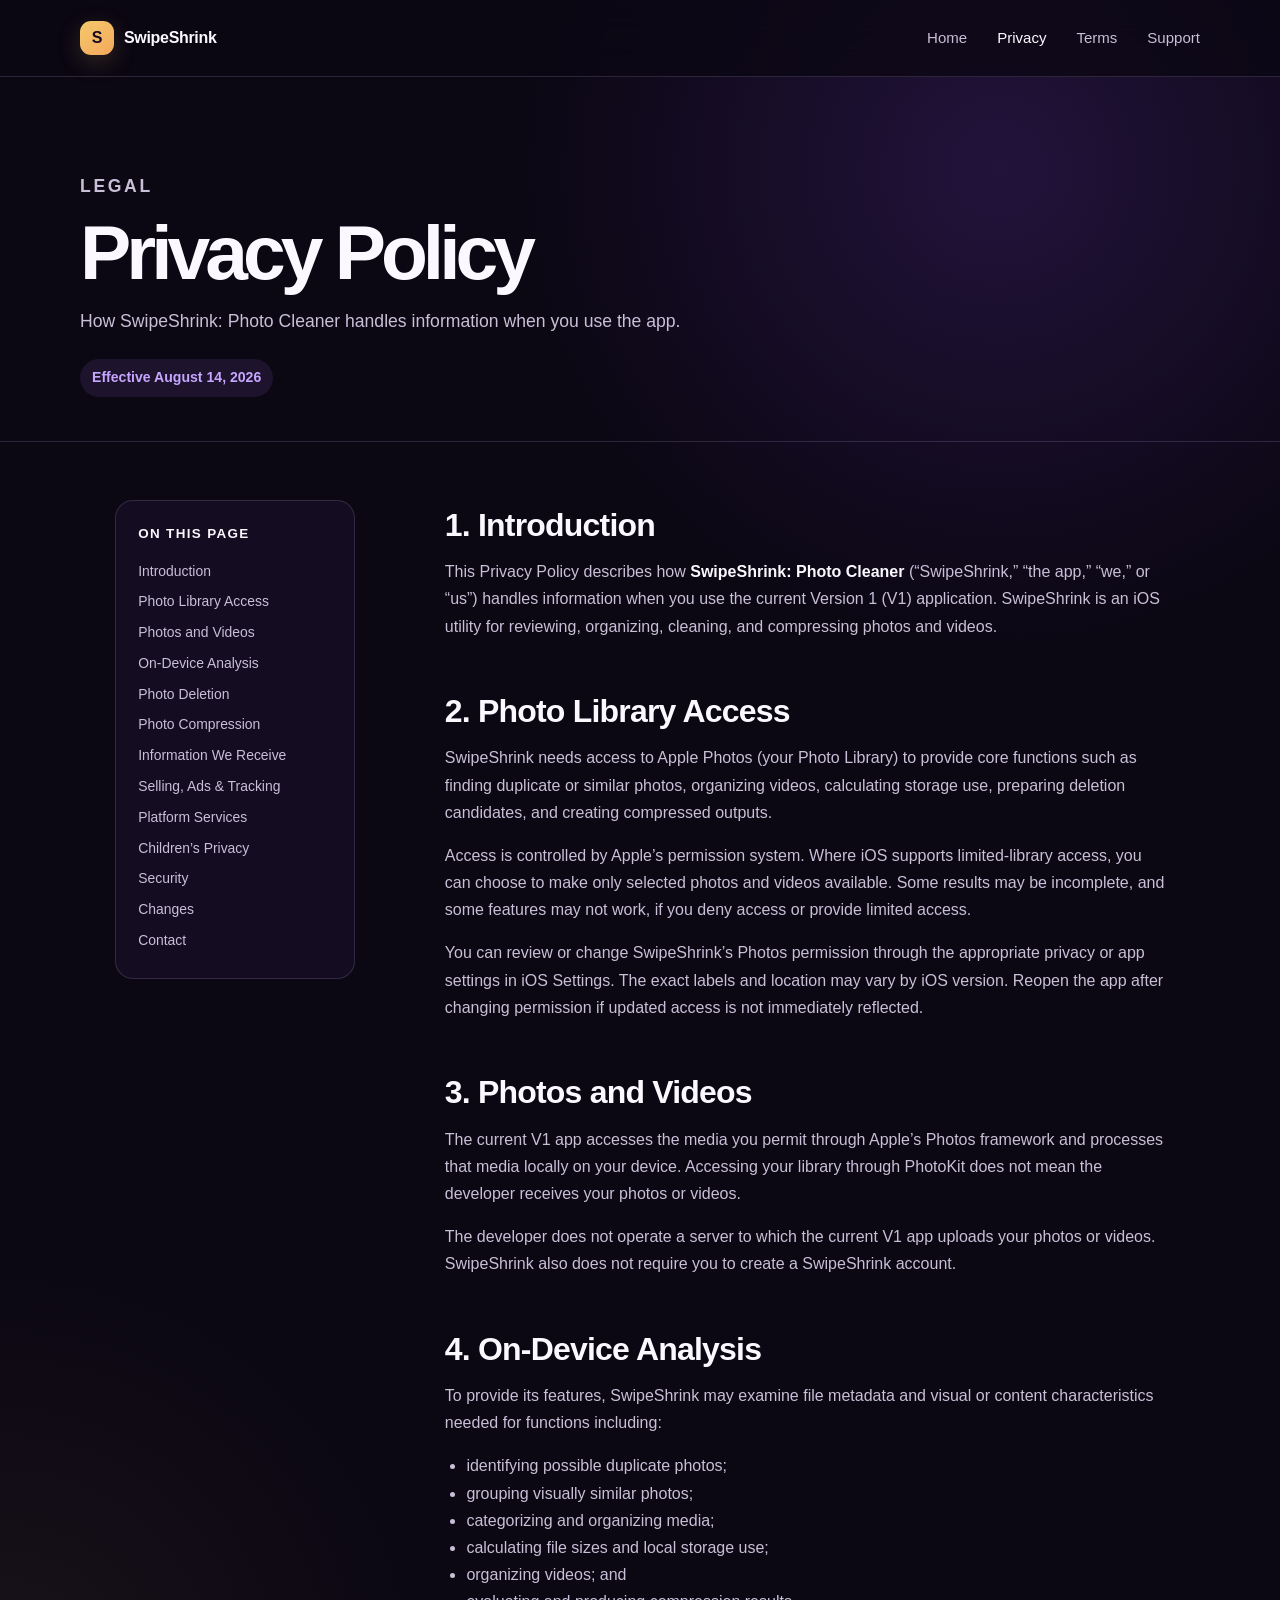
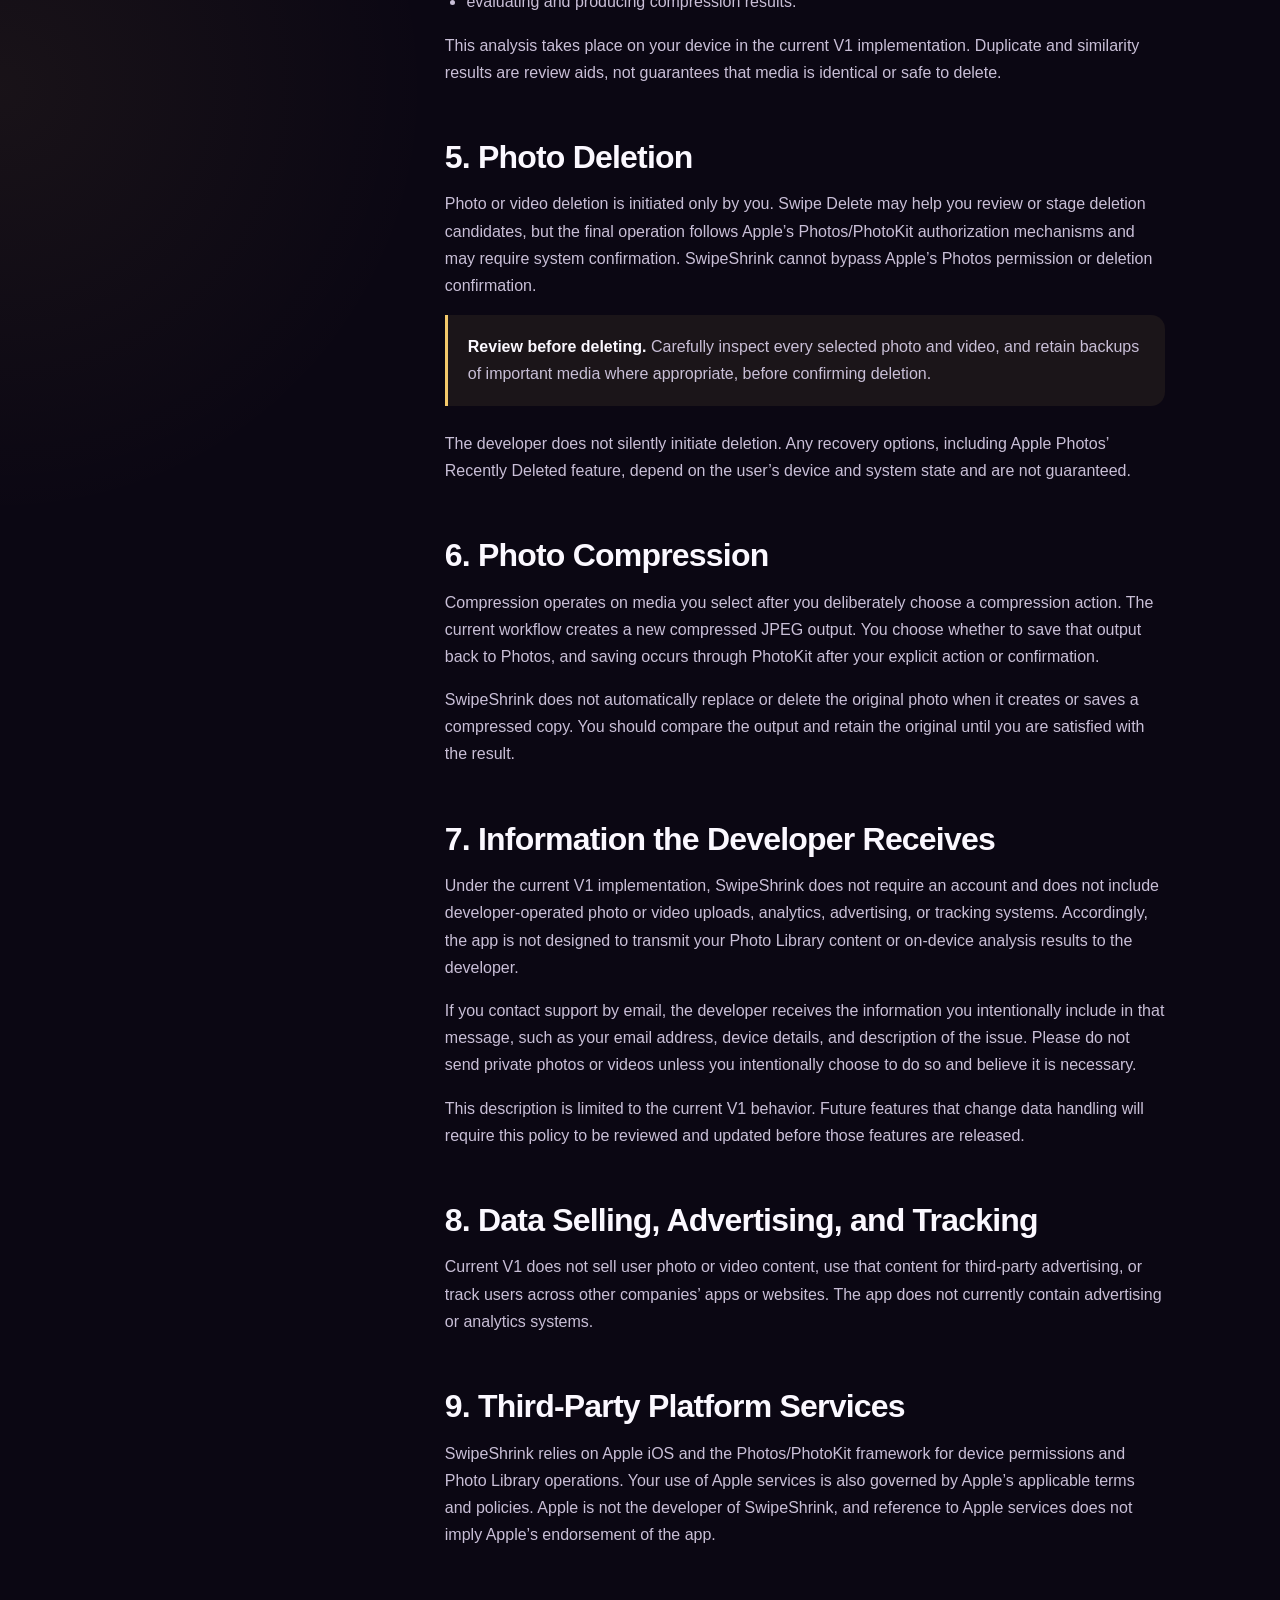
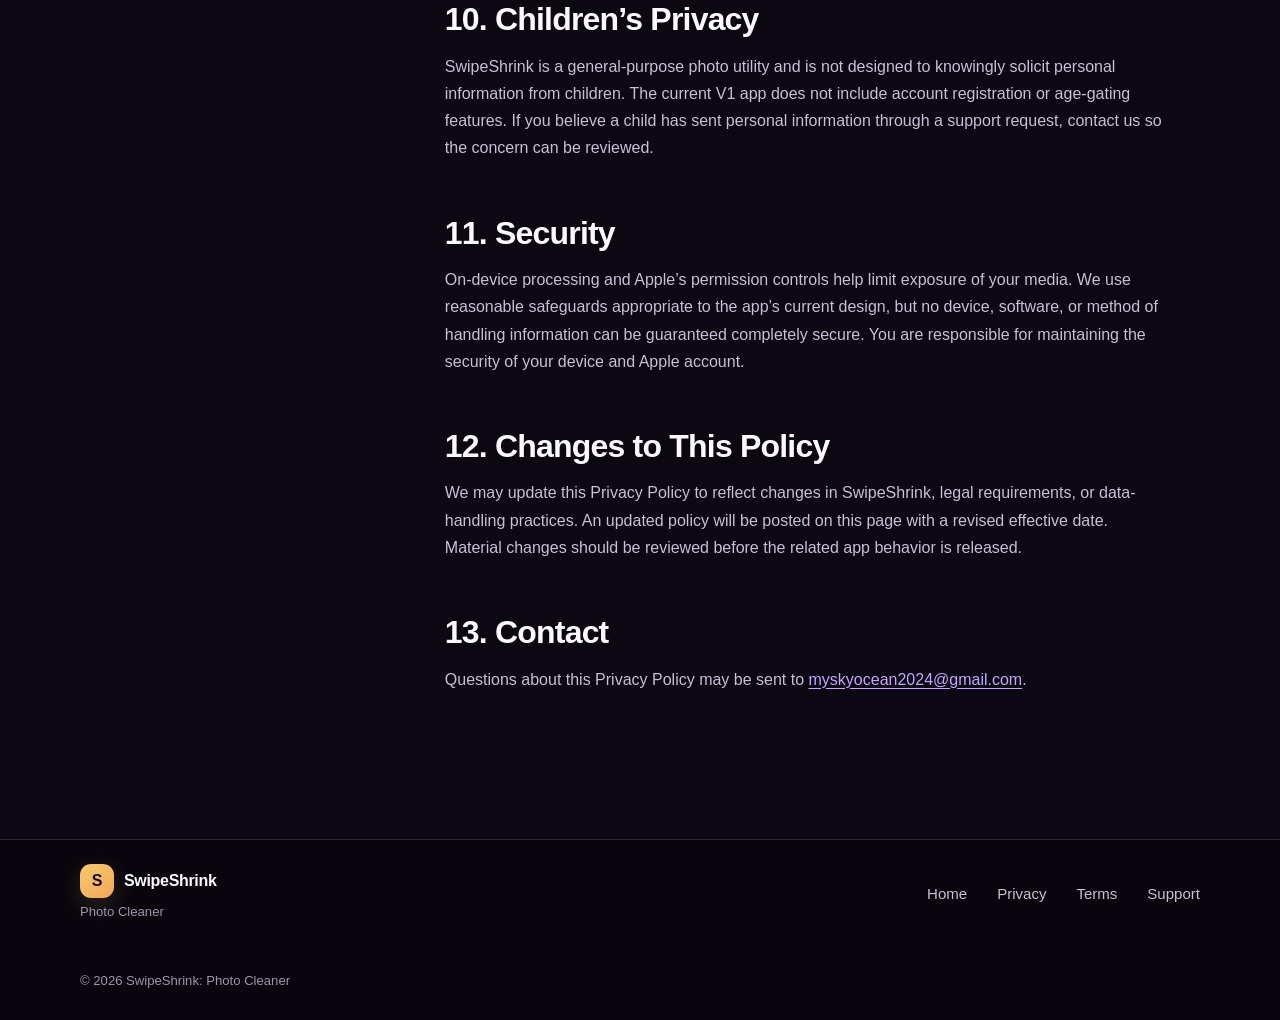
==== privacy.html @ 50cddd47 "Create SwipeShrink support and legal site" ====
<!doctype html>
<html lang="en">
<head>
  <meta charset="utf-8">
  <meta name="viewport" content="width=device-width, initial-scale=1">
  <meta name="description" content="Privacy Policy for SwipeShrink: Photo Cleaner.">
  <title>Privacy Policy — SwipeShrink: Photo Cleaner</title>
  <link rel="icon" href="favicon.svg" type="image/svg+xml">
  <link rel="stylesheet" href="styles.css">
</head>
<body>
  <a class="skip-link" href="#main-content">Skip to main content</a>
  <header class="site-header"><nav class="nav wrap" aria-label="Primary navigation"><a class="brand" href="index.html" aria-label="SwipeShrink home"><span class="brand-mark" aria-hidden="true">S</span><span>SwipeShrink</span></a><div class="nav-links"><a href="index.html">Home</a><a href="privacy.html" aria-current="page">Privacy</a><a href="terms.html">Terms</a><a href="support.html">Support</a></div></nav></header>
  <main id="main-content">
    <header class="page-hero"><div class="wrap"><p class="kicker">Legal</p><h1>Privacy Policy</h1><p>How SwipeShrink: Photo Cleaner handles information when you use the app.</p><span class="effective-date">Effective August 14, 2026</span></div></header>
    <div class="document-layout wrap">
      <nav class="toc" aria-label="Privacy Policy contents"><strong>On this page</strong><a href="#introduction">Introduction</a><a href="#photo-access">Photo Library Access</a><a href="#media">Photos and Videos</a><a href="#analysis">On-Device Analysis</a><a href="#deletion">Photo Deletion</a><a href="#compression">Photo Compression</a><a href="#developer-receives">Information We Receive</a><a href="#selling">Selling, Ads &amp; Tracking</a><a href="#platforms">Platform Services</a><a href="#children">Children’s Privacy</a><a href="#security">Security</a><a href="#changes">Changes</a><a href="#contact">Contact</a></nav>
      <article class="legal-content">
        <section id="introduction"><h2>1. Introduction</h2><p>This Privacy Policy describes how <strong>SwipeShrink: Photo Cleaner</strong> (“SwipeShrink,” “the app,” “we,” or “us”) handles information when you use the current Version 1 (V1) application. SwipeShrink is an iOS utility for reviewing, organizing, cleaning, and compressing photos and videos.</p></section>
        <section id="photo-access"><h2>2. Photo Library Access</h2><p>SwipeShrink needs access to Apple Photos (your Photo Library) to provide core functions such as finding duplicate or similar photos, organizing videos, calculating storage use, preparing deletion candidates, and creating compressed outputs.</p><p>Access is controlled by Apple’s permission system. Where iOS supports limited-library access, you can choose to make only selected photos and videos available. Some results may be incomplete, and some features may not work, if you deny access or provide limited access.</p><p>You can review or change SwipeShrink’s Photos permission through the appropriate privacy or app settings in iOS Settings. The exact labels and location may vary by iOS version. Reopen the app after changing permission if updated access is not immediately reflected.</p></section>
        <section id="media"><h2>3. Photos and Videos</h2><p>The current V1 app accesses the media you permit through Apple’s Photos framework and processes that media locally on your device. Accessing your library through PhotoKit does not mean the developer receives your photos or videos.</p><p>The developer does not operate a server to which the current V1 app uploads your photos or videos. SwipeShrink also does not require you to create a SwipeShrink account.</p></section>
        <section id="analysis"><h2>4. On-Device Analysis</h2><p>To provide its features, SwipeShrink may examine file metadata and visual or content characteristics needed for functions including:</p><ul><li>identifying possible duplicate photos;</li><li>grouping visually similar photos;</li><li>categorizing and organizing media;</li><li>calculating file sizes and local storage use;</li><li>organizing videos; and</li><li>evaluating and producing compression results.</li></ul><p>This analysis takes place on your device in the current V1 implementation. Duplicate and similarity results are review aids, not guarantees that media is identical or safe to delete.</p></section>
        <section id="deletion"><h2>5. Photo Deletion</h2><p>Photo or video deletion is initiated only by you. Swipe Delete may help you review or stage deletion candidates, but the final operation follows Apple’s Photos/PhotoKit authorization mechanisms and may require system confirmation. SwipeShrink cannot bypass Apple’s Photos permission or deletion confirmation.</p><div class="notice"><strong>Review before deleting.</strong> Carefully inspect every selected photo and video, and retain backups of important media where appropriate, before confirming deletion.</div><p>The developer does not silently initiate deletion. Any recovery options, including Apple Photos’ Recently Deleted feature, depend on the user’s device and system state and are not guaranteed.</p></section>
        <section id="compression"><h2>6. Photo Compression</h2><p>Compression operates on media you select after you deliberately choose a compression action. The current workflow creates a new compressed JPEG output. You choose whether to save that output back to Photos, and saving occurs through PhotoKit after your explicit action or confirmation.</p><p>SwipeShrink does not automatically replace or delete the original photo when it creates or saves a compressed copy. You should compare the output and retain the original until you are satisfied with the result.</p></section>
        <section id="developer-receives"><h2>7. Information the Developer Receives</h2><p>Under the current V1 implementation, SwipeShrink does not require an account and does not include developer-operated photo or video uploads, analytics, advertising, or tracking systems. Accordingly, the app is not designed to transmit your Photo Library content or on-device analysis results to the developer.</p><p>If you contact support by email, the developer receives the information you intentionally include in that message, such as your email address, device details, and description of the issue. Please do not send private photos or videos unless you intentionally choose to do so and believe it is necessary.</p><p>This description is limited to the current V1 behavior. Future features that change data handling will require this policy to be reviewed and updated before those features are released.</p></section>
        <section id="selling"><h2>8. Data Selling, Advertising, and Tracking</h2><p>Current V1 does not sell user photo or video content, use that content for third-party advertising, or track users across other companies’ apps or websites. The app does not currently contain advertising or analytics systems.</p></section>
        <section id="platforms"><h2>9. Third-Party Platform Services</h2><p>SwipeShrink relies on Apple iOS and the Photos/PhotoKit framework for device permissions and Photo Library operations. Your use of Apple services is also governed by Apple’s applicable terms and policies. Apple is not the developer of SwipeShrink, and reference to Apple services does not imply Apple’s endorsement of the app.</p></section>
        <section id="children"><h2>10. Children’s Privacy</h2><p>SwipeShrink is a general-purpose photo utility and is not designed to knowingly solicit personal information from children. The current V1 app does not include account registration or age-gating features. If you believe a child has sent personal information through a support request, contact us so the concern can be reviewed.</p></section>
        <section id="security"><h2>11. Security</h2><p>On-device processing and Apple’s permission controls help limit exposure of your media. We use reasonable safeguards appropriate to the app’s current design, but no device, software, or method of handling information can be guaranteed completely secure. You are responsible for maintaining the security of your device and Apple account.</p></section>
        <section id="changes"><h2>12. Changes to This Policy</h2><p>We may update this Privacy Policy to reflect changes in SwipeShrink, legal requirements, or data-handling practices. An updated policy will be posted on this page with a revised effective date. Material changes should be reviewed before the related app behavior is released.</p></section>
        <section id="contact"><h2>13. Contact</h2><p>Questions about this Privacy Policy may be sent to <a href="mailto:myskyocean2024@gmail.com">myskyocean2024@gmail.com</a>.</p></section>
      </article>
    </div>
  </main>
  <footer class="site-footer"><div class="wrap footer-inner"><div><a class="brand footer-brand" href="index.html"><span class="brand-mark" aria-hidden="true">S</span><span>SwipeShrink</span></a><p>Photo Cleaner</p></div><nav class="footer-links" aria-label="Footer navigation"><a href="index.html">Home</a><a href="privacy.html">Privacy</a><a href="terms.html">Terms</a><a href="support.html">Support</a></nav><p class="copyright">© 2026 SwipeShrink: Photo Cleaner</p></div></footer>
</body>
</html>
---- styles.css ----
:root {
  color-scheme: dark;
  --bg: #0b0713;
  --bg-raised: #130c22;
  --card: rgba(36, 23, 58, 0.72);
  --card-strong: #211536;
  --text: #fbf8ff;
  --muted: #c9bfd7;
  --purple: #a873ff;
  --purple-bright: #c7a6ff;
  --gold: #f4c96b;
  --line: rgba(214, 190, 255, 0.16);
  --shadow: 0 24px 80px rgba(0, 0, 0, 0.28);
  --radius: 24px;
  font-family: Inter, ui-sans-serif, -apple-system, BlinkMacSystemFont, "Segoe UI", sans-serif;
}

* { box-sizing: border-box; }
html { scroll-behavior: smooth; }
body { margin: 0; min-width: 320px; color: var(--text); background: radial-gradient(circle at 78% 4%, rgba(126, 67, 220, .2), transparent 30rem), radial-gradient(circle at 0 40%, rgba(244, 201, 107, .06), transparent 27rem), var(--bg); line-height: 1.7; }
a { color: inherit; }
.wrap { width: min(1120px, calc(100% - 40px)); margin-inline: auto; }
.skip-link { position: fixed; top: 10px; left: 10px; z-index: 100; padding: .65rem 1rem; border-radius: 10px; background: var(--gold); color: #231406; transform: translateY(-150%); }
.skip-link:focus { transform: translateY(0); }
a:focus-visible { outline: 3px solid var(--gold); outline-offset: 4px; }

.site-header { position: relative; z-index: 10; border-bottom: 1px solid var(--line); background: rgba(11, 7, 19, .76); backdrop-filter: blur(18px); }
.nav { min-height: 76px; display: flex; align-items: center; justify-content: space-between; gap: 24px; }
.brand { display: inline-flex; align-items: center; gap: 10px; text-decoration: none; font-weight: 750; letter-spacing: -.02em; }
.brand-mark { display: grid; place-items: center; width: 34px; height: 34px; border-radius: 11px; color: #160b23; background: linear-gradient(145deg, var(--gold), #f5a85d); box-shadow: 0 7px 24px rgba(244, 201, 107, .18); font-size: 1rem; }
.nav-links, .footer-links { display: flex; align-items: center; gap: clamp(14px, 3vw, 30px); }
.nav-links a, .footer-links a { color: var(--muted); text-decoration: none; font-size: .94rem; }
.nav-links a:hover, .footer-links a:hover, .nav-links a[aria-current="page"] { color: var(--text); }

.hero { padding-block: clamp(82px, 12vw, 150px) 42px; text-align: center; }
.eyebrow, .kicker { color: var(--gold); font-size: .78rem; font-weight: 800; letter-spacing: .15em; text-transform: uppercase; }
.eyebrow { display: inline-flex; gap: 8px; align-items: center; padding: 7px 13px; border: 1px solid rgba(244, 201, 107, .22); border-radius: 999px; background: rgba(244, 201, 107, .06); }
h1 { max-width: 850px; margin: 24px auto; font-size: clamp(3.3rem, 9vw, 7rem); line-height: .95; letter-spacing: -.065em; }
h1 span { color: var(--purple-bright); }
.hero-copy { max-width: 690px; margin: 0 auto; color: var(--muted); font-size: clamp(1.05rem, 2vw, 1.28rem); }
.hero-actions { display: flex; justify-content: center; flex-wrap: wrap; gap: 14px; margin-top: 32px; }
.button { display: inline-flex; min-height: 48px; align-items: center; justify-content: center; padding: 10px 20px; border: 1px solid var(--line); border-radius: 14px; text-decoration: none; font-weight: 750; transition: transform .2s ease, background .2s ease; }
.button:hover { transform: translateY(-2px); }
.button-primary { color: #170c24; border-color: transparent; background: linear-gradient(145deg, var(--purple-bright), var(--purple)); box-shadow: 0 12px 40px rgba(168, 115, 255, .23); }
.button-secondary { background: rgba(255,255,255,.04); }
.trust-strip { display: grid; grid-template-columns: repeat(3, 1fr); margin-top: clamp(64px, 9vw, 100px); text-align: left; border-block: 1px solid var(--line); }
.trust-strip > div { display: grid; grid-template-columns: 36px 1fr; gap: 0 12px; padding: 25px clamp(16px, 3vw, 30px); }
.trust-strip > div + div { border-left: 1px solid var(--line); }
.trust-icon { grid-row: span 2; color: var(--gold); font-size: 1.3rem; }
.trust-strip strong { line-height: 1.35; }
.trust-strip span:last-child { color: var(--muted); font-size: .86rem; line-height: 1.45; }

.section { padding-block: clamp(62px, 9vw, 100px); }
.section-heading { max-width: 700px; margin-bottom: 32px; }
.kicker { margin: 0 0 8px; }
h2 { margin: 0; font-size: clamp(2rem, 4vw, 3.25rem); line-height: 1.08; letter-spacing: -.045em; }
.card-grid { display: grid; grid-template-columns: repeat(3, 1fr); gap: 18px; }
.link-card { display: block; min-height: 320px; padding: 30px; border: 1px solid var(--line); border-radius: var(--radius); background: linear-gradient(145deg, rgba(43, 27, 70, .85), rgba(24, 15, 40, .78)); box-shadow: var(--shadow); text-decoration: none; transition: transform .22s ease, border-color .22s ease; }
.link-card:hover { transform: translateY(-5px); border-color: rgba(199, 166, 255, .4); }
.card-icon { display: grid; place-items: center; width: 48px; height: 48px; margin-bottom: 44px; border-radius: 15px; color: var(--gold); background: rgba(244, 201, 107, .09); font-weight: 900; }
.link-card h3 { margin: 0 0 10px; font-size: 1.35rem; }
.link-card p { margin: 0; color: var(--muted); }
.card-link { display: block; margin-top: 24px; color: var(--purple-bright); font-weight: 750; }
.privacy-panel { display: grid; grid-template-columns: 1.35fr 1fr; gap: clamp(30px, 7vw, 90px); padding: clamp(32px, 6vw, 68px); border: 1px solid var(--line); border-radius: calc(var(--radius) + 8px); background: radial-gradient(circle at 100% 0, rgba(168, 115, 255, .14), transparent 55%), var(--card); }
.privacy-panel p:not(.kicker) { color: var(--muted); }
.check-list { align-self: center; margin: 0; padding: 0; list-style: none; }
.check-list li { position: relative; padding: 15px 0 15px 36px; border-bottom: 1px solid var(--line); }
.check-list li::before { content: "✓"; position: absolute; left: 0; color: var(--gold); font-weight: 900; }

.page-hero { padding-block: clamp(58px, 8vw, 95px) 44px; border-bottom: 1px solid var(--line); }
.page-hero h1 { max-width: 880px; margin: 14px 0 18px; font-size: clamp(2.6rem, 6vw, 5.2rem); }
.page-hero p { max-width: 720px; margin: 0; color: var(--muted); font-size: 1.1rem; }
.effective-date { display: inline-block; margin-top: 22px; padding: 7px 12px; border-radius: 999px; background: rgba(168,115,255,.11); color: var(--purple-bright); font-size: .88rem; font-weight: 700; }
.document-layout { display: grid; grid-template-columns: 240px minmax(0, 720px); justify-content: center; gap: clamp(36px, 7vw, 90px); padding-block: 58px 100px; }
.toc { position: sticky; top: 24px; align-self: start; padding: 22px; border: 1px solid var(--line); border-radius: 18px; background: rgba(25, 16, 41, .7); }
.toc strong { display: block; margin-bottom: 10px; color: var(--text); font-size: .84rem; text-transform: uppercase; letter-spacing: .1em; }
.toc a { display: block; padding: 6px 0; color: var(--muted); text-decoration: none; font-size: .87rem; line-height: 1.35; }
.toc a:hover { color: var(--purple-bright); }
.legal-content section, .support-content section { scroll-margin-top: 28px; padding-block: 8px 30px; }
.legal-content h2, .support-content h2 { margin-bottom: 13px; font-size: clamp(1.45rem, 3vw, 2rem); letter-spacing: -.025em; }
.legal-content p, .legal-content li, .support-content p, .support-content li { color: var(--muted); }
.legal-content strong, .support-content strong { color: var(--text); }
.legal-content ul, .support-content ul, .support-content ol { padding-left: 1.35rem; }
.legal-content a, .support-content a { color: var(--purple-bright); text-underline-offset: 3px; }
.notice { margin: 12px 0 24px; padding: 18px 20px; border-left: 3px solid var(--gold); border-radius: 0 14px 14px 0; background: rgba(244, 201, 107, .065); color: var(--muted); }
.support-content { max-width: 800px; margin-inline: auto; padding-block: 58px 100px; }
.faq-section { border-bottom: 1px solid var(--line); }
.option-grid { display: grid; grid-template-columns: repeat(3, 1fr); gap: 12px; margin-block: 22px; }
.option { padding: 18px; border: 1px solid var(--line); border-radius: 16px; background: var(--card); }
.option strong { display: block; color: var(--gold); }
.contact-panel { padding: clamp(26px, 5vw, 46px); border: 1px solid rgba(168,115,255,.28); border-radius: var(--radius); background: linear-gradient(145deg, rgba(91, 49, 157, .25), rgba(28, 18, 45, .86)); text-align: center; }
.contact-panel .button { margin-top: 12px; }

.site-footer { border-top: 1px solid var(--line); background: #08050d; }
.footer-inner { min-height: 180px; display: grid; grid-template-columns: 1fr auto; align-items: center; gap: 25px; }
.footer-brand { font-size: 1rem; }
.footer-inner > div p, .copyright { margin: 3px 0 0; color: #9f94ae; font-size: .82rem; }
.copyright { grid-column: 1 / -1; margin-top: -30px; }

@media (max-width: 760px) {
  .wrap { width: min(100% - 28px, 1120px); }
  .nav { min-height: 70px; align-items: flex-start; padding-block: 17px; }
  .brand > span:last-child { display: none; }
  .nav-links { flex: 1; min-width: 0; justify-content: flex-end; gap: clamp(8px, 3vw, 14px); }
  .nav-links a { font-size: .82rem; }
  .trust-strip, .card-grid, .privacy-panel, .document-layout, .option-grid { grid-template-columns: 1fr; }
  .trust-strip > div + div { border-left: 0; border-top: 1px solid var(--line); }
  .link-card { min-height: auto; }
  .card-icon { margin-bottom: 28px; }
  .toc { position: static; }
  .footer-inner { grid-template-columns: 1fr; padding-block: 38px; }
  .footer-links { flex-wrap: wrap; }
  .copyright { grid-column: auto; margin-top: 0; }
}

@media (max-width: 560px) {
  h1 { font-size: clamp(2.55rem, 12vw, 3.3rem); overflow-wrap: anywhere; }
  .nav-links { gap: 10px; }
  .nav-links a { font-size: .76rem; }
  .brand-mark { width: 30px; height: 30px; }
  .hero-actions .button { width: 100%; }
}

@media (prefers-reduced-motion: reduce) {
  html { scroll-behavior: auto; }
  *, *::before, *::after { transition-duration: .01ms !important; animation-duration: .01ms !important; }
}
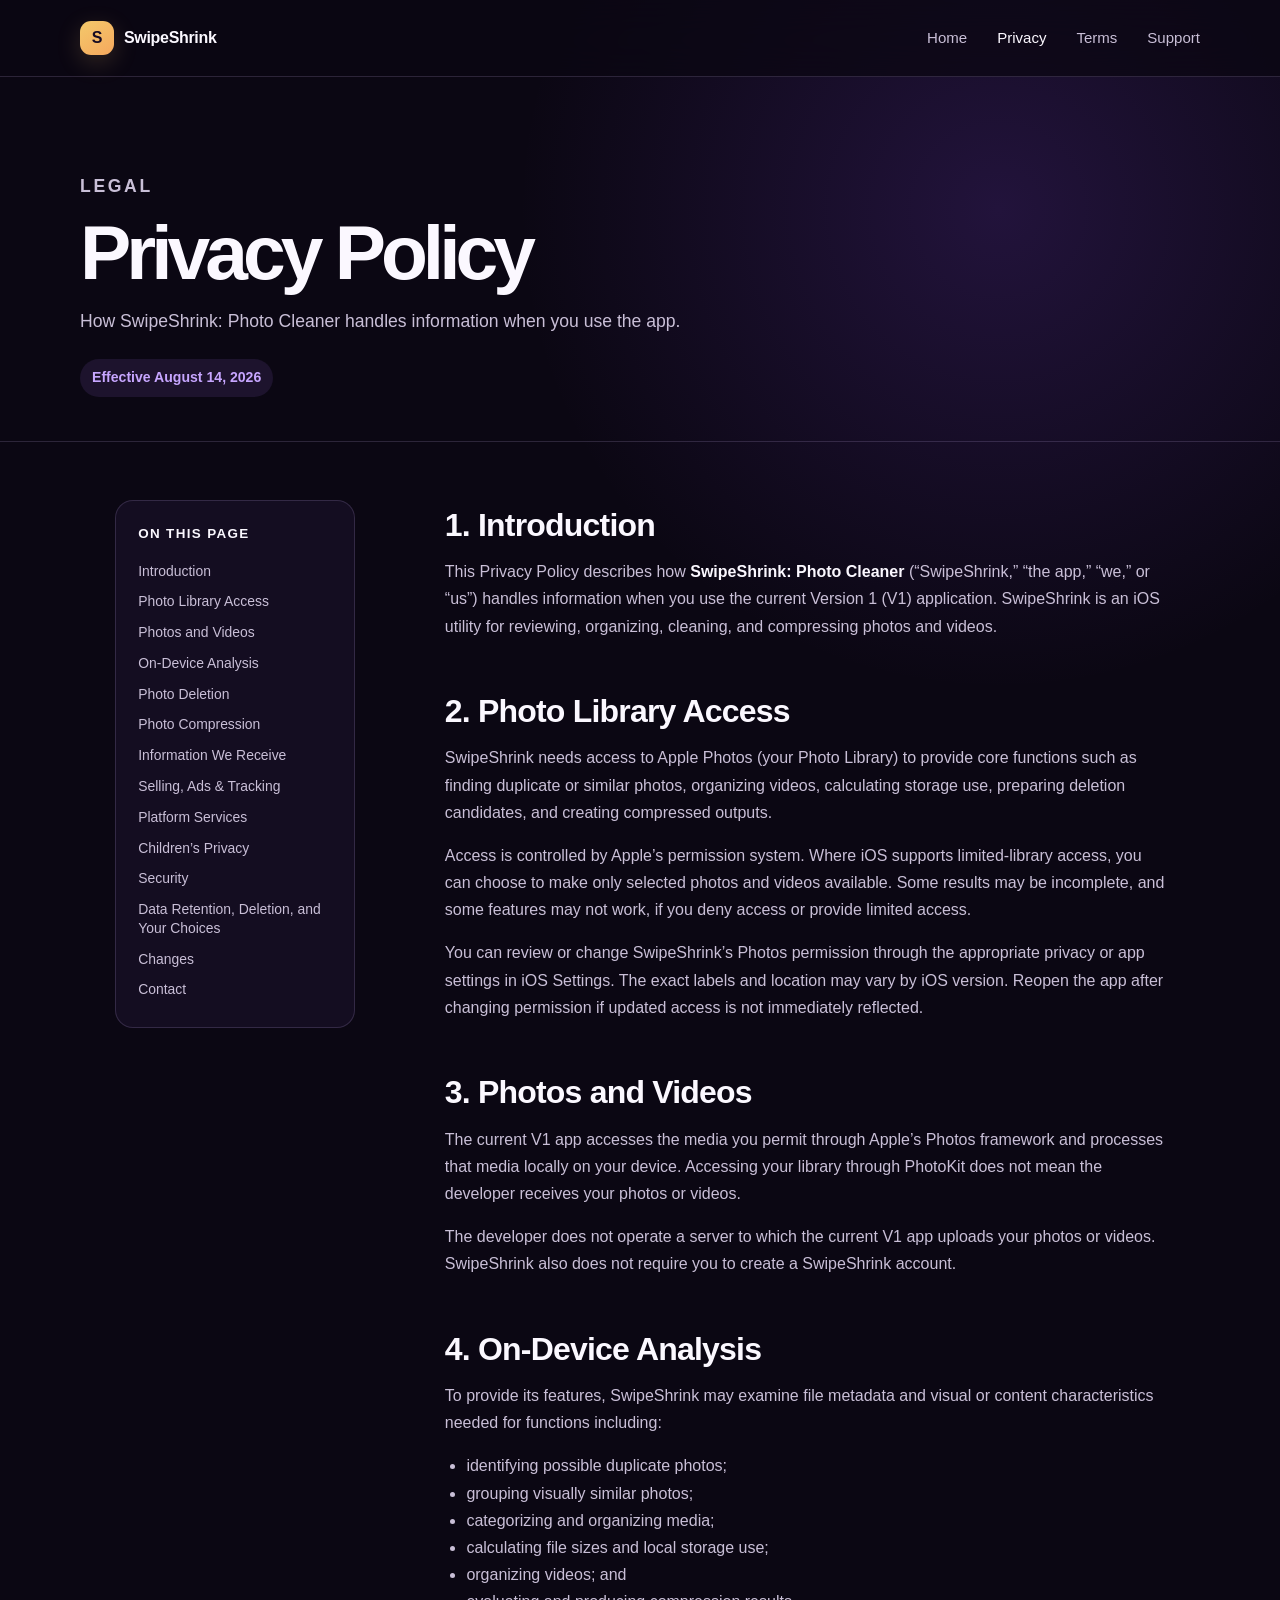
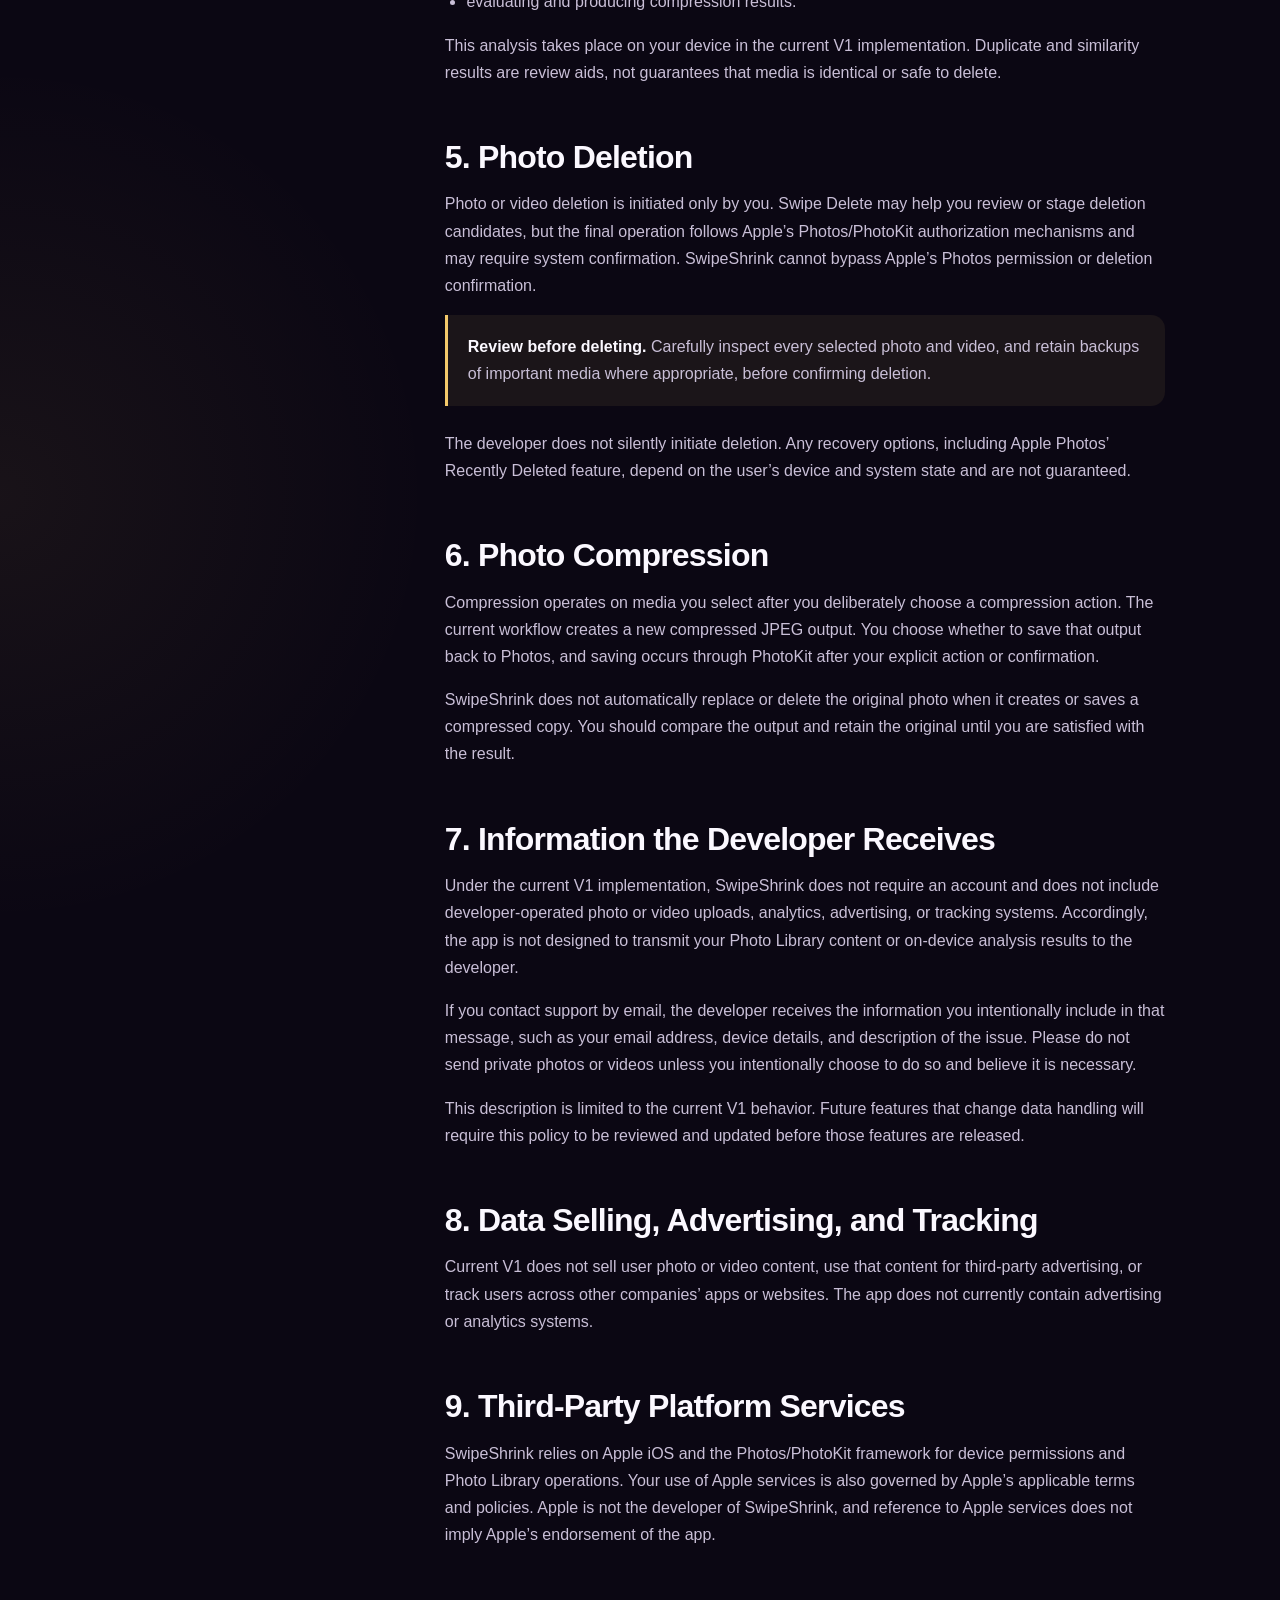
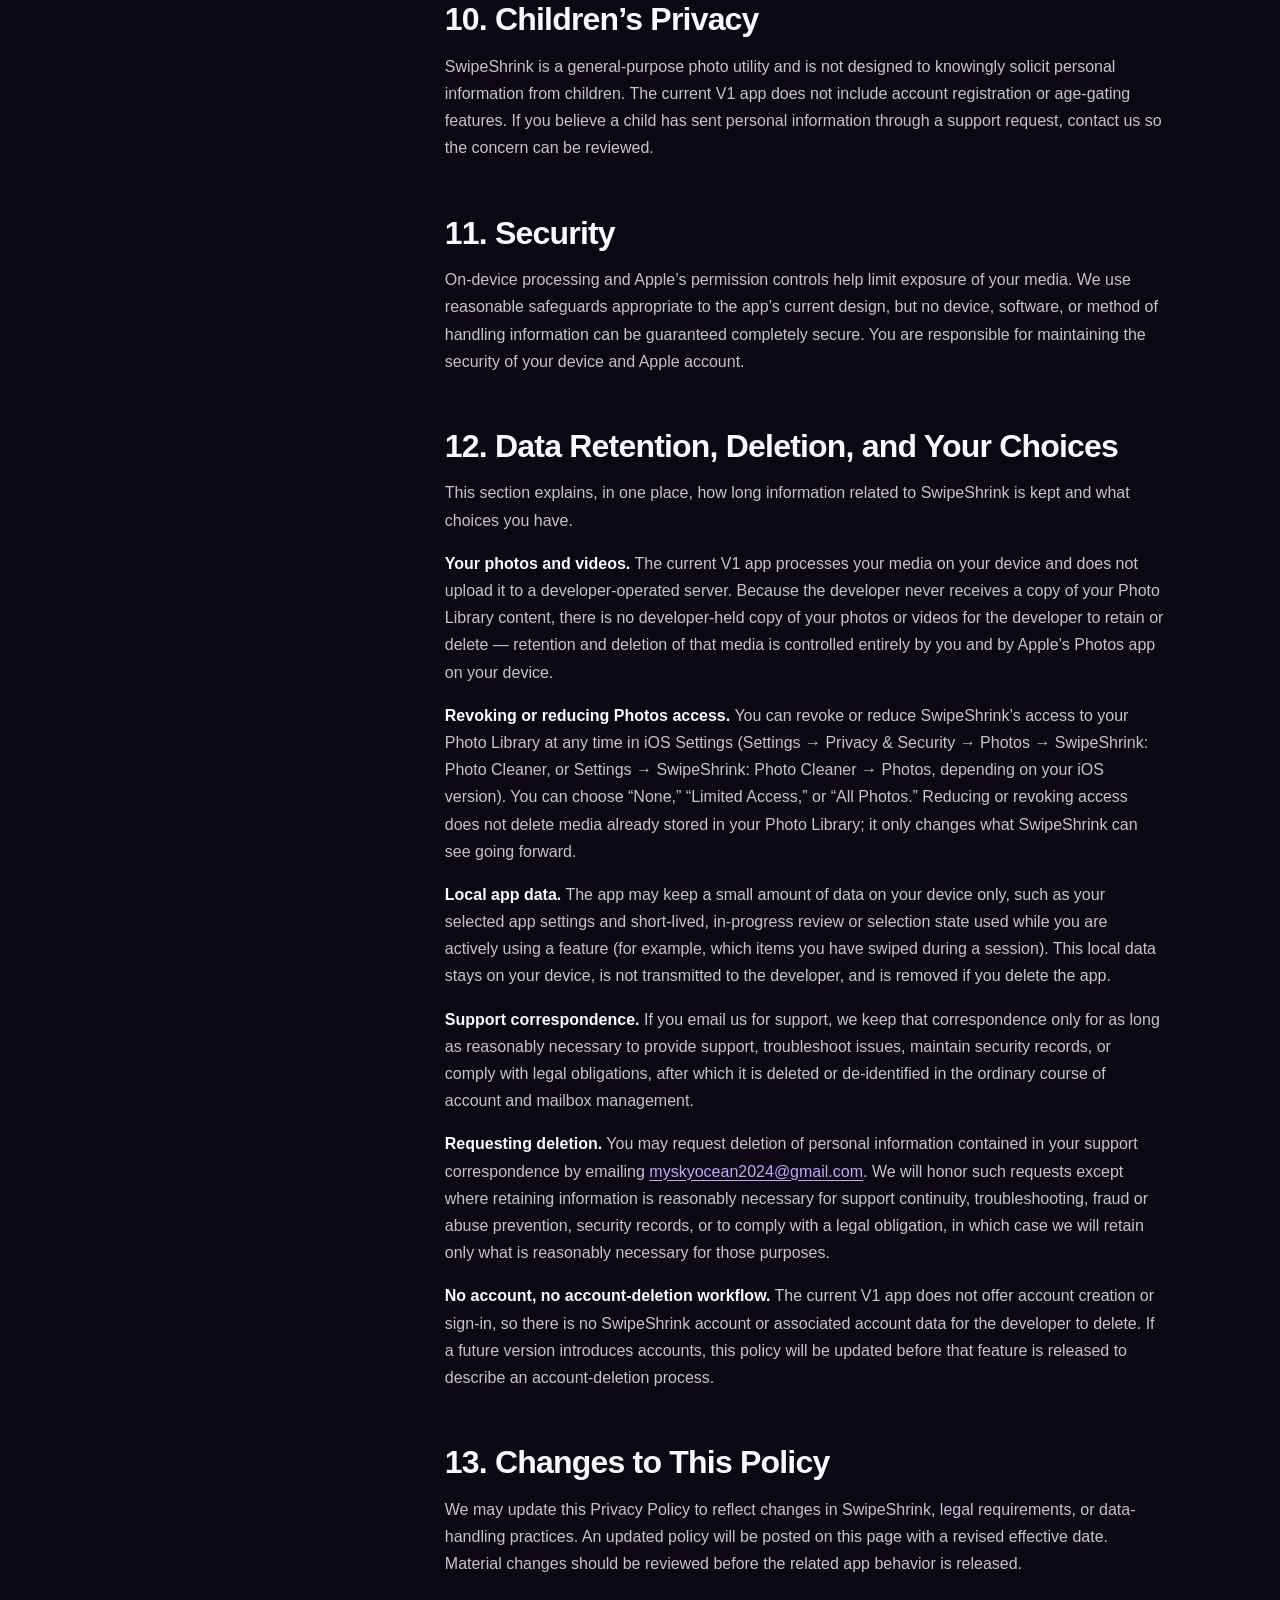
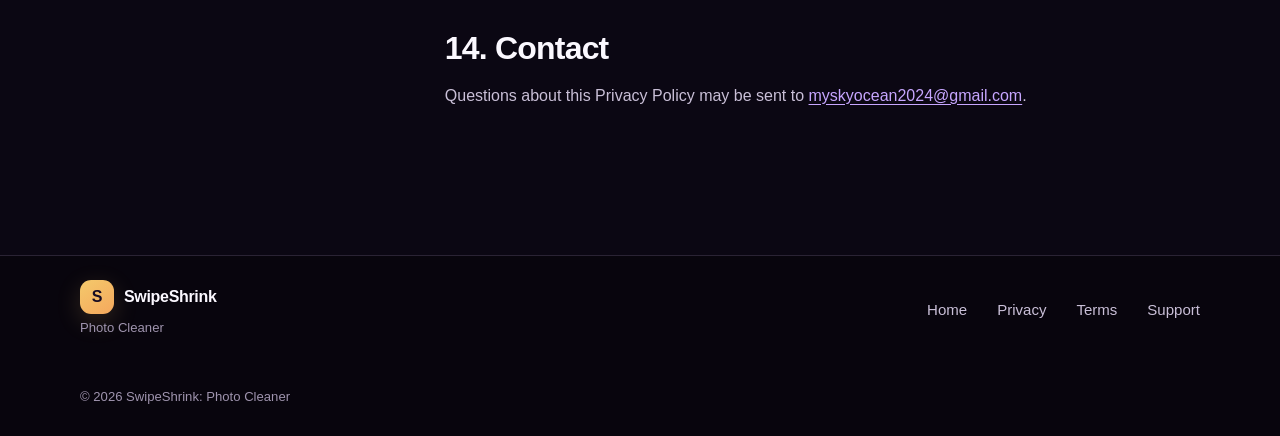
==== commit 870154f5: "Add Data Retention, Deletion, and Your Choices section to Privacy Policy Adds a new #retention secti" ====
--- a/privacy.html
+++ b/privacy.html
@@ -14,7 +14,7 @@
   <main id="main-content">
     <header class="page-hero"><div class="wrap"><p class="kicker">Legal</p><h1>Privacy Policy</h1><p>How SwipeShrink: Photo Cleaner handles information when you use the app.</p><span class="effective-date">Effective August 14, 2026</span></div></header>
     <div class="document-layout wrap">
-      <nav class="toc" aria-label="Privacy Policy contents"><strong>On this page</strong><a href="#introduction">Introduction</a><a href="#photo-access">Photo Library Access</a><a href="#media">Photos and Videos</a><a href="#analysis">On-Device Analysis</a><a href="#deletion">Photo Deletion</a><a href="#compression">Photo Compression</a><a href="#developer-receives">Information We Receive</a><a href="#selling">Selling, Ads &amp; Tracking</a><a href="#platforms">Platform Services</a><a href="#children">Children’s Privacy</a><a href="#security">Security</a><a href="#changes">Changes</a><a href="#contact">Contact</a></nav>
+      <nav class="toc" aria-label="Privacy Policy contents"><strong>On this page</strong><a href="#introduction">Introduction</a><a href="#photo-access">Photo Library Access</a><a href="#media">Photos and Videos</a><a href="#analysis">On-Device Analysis</a><a href="#deletion">Photo Deletion</a><a href="#compression">Photo Compression</a><a href="#developer-receives">Information We Receive</a><a href="#selling">Selling, Ads &amp; Tracking</a><a href="#platforms">Platform Services</a><a href="#children">Children’s Privacy</a><a href="#security">Security</a><a href="#retention">Data Retention, Deletion, and Your Choices</a><a href="#changes">Changes</a><a href="#contact">Contact</a></nav>
       <article class="legal-content">
         <section id="introduction"><h2>1. Introduction</h2><p>This Privacy Policy describes how <strong>SwipeShrink: Photo Cleaner</strong> (“SwipeShrink,” “the app,” “we,” or “us”) handles information when you use the current Version 1 (V1) application. SwipeShrink is an iOS utility for reviewing, organizing, cleaning, and compressing photos and videos.</p></section>
         <section id="photo-access"><h2>2. Photo Library Access</h2><p>SwipeShrink needs access to Apple Photos (your Photo Library) to provide core functions such as finding duplicate or similar photos, organizing videos, calculating storage use, preparing deletion candidates, and creating compressed outputs.</p><p>Access is controlled by Apple’s permission system. Where iOS supports limited-library access, you can choose to make only selected photos and videos available. Some results may be incomplete, and some features may not work, if you deny access or provide limited access.</p><p>You can review or change SwipeShrink’s Photos permission through the appropriate privacy or app settings in iOS Settings. The exact labels and location may vary by iOS version. Reopen the app after changing permission if updated access is not immediately reflected.</p></section>
@@ -27,8 +27,9 @@
         <section id="platforms"><h2>9. Third-Party Platform Services</h2><p>SwipeShrink relies on Apple iOS and the Photos/PhotoKit framework for device permissions and Photo Library operations. Your use of Apple services is also governed by Apple’s applicable terms and policies. Apple is not the developer of SwipeShrink, and reference to Apple services does not imply Apple’s endorsement of the app.</p></section>
         <section id="children"><h2>10. Children’s Privacy</h2><p>SwipeShrink is a general-purpose photo utility and is not designed to knowingly solicit personal information from children. The current V1 app does not include account registration or age-gating features. If you believe a child has sent personal information through a support request, contact us so the concern can be reviewed.</p></section>
         <section id="security"><h2>11. Security</h2><p>On-device processing and Apple’s permission controls help limit exposure of your media. We use reasonable safeguards appropriate to the app’s current design, but no device, software, or method of handling information can be guaranteed completely secure. You are responsible for maintaining the security of your device and Apple account.</p></section>
-        <section id="changes"><h2>12. Changes to This Policy</h2><p>We may update this Privacy Policy to reflect changes in SwipeShrink, legal requirements, or data-handling practices. An updated policy will be posted on this page with a revised effective date. Material changes should be reviewed before the related app behavior is released.</p></section>
-        <section id="contact"><h2>13. Contact</h2><p>Questions about this Privacy Policy may be sent to <a href="mailto:myskyocean2024@gmail.com">myskyocean2024@gmail.com</a>.</p></section>
+        <section id="retention"><h2>12. Data Retention, Deletion, and Your Choices</h2><p>This section explains, in one place, how long information related to SwipeShrink is kept and what choices you have.</p><p><strong>Your photos and videos.</strong> The current V1 app processes your media on your device and does not upload it to a developer-operated server. Because the developer never receives a copy of your Photo Library content, there is no developer-held copy of your photos or videos for the developer to retain or delete — retention and deletion of that media is controlled entirely by you and by Apple’s Photos app on your device.</p><p><strong>Revoking or reducing Photos access.</strong> You can revoke or reduce SwipeShrink’s access to your Photo Library at any time in iOS Settings (Settings → Privacy &amp; Security → Photos → SwipeShrink: Photo Cleaner, or Settings → SwipeShrink: Photo Cleaner → Photos, depending on your iOS version). You can choose “None,” “Limited Access,” or “All Photos.” Reducing or revoking access does not delete media already stored in your Photo Library; it only changes what SwipeShrink can see going forward.</p><p><strong>Local app data.</strong> The app may keep a small amount of data on your device only, such as your selected app settings and short-lived, in-progress review or selection state used while you are actively using a feature (for example, which items you have swiped during a session). This local data stays on your device, is not transmitted to the developer, and is removed if you delete the app.</p><p><strong>Support correspondence.</strong> If you email us for support, we keep that correspondence only for as long as reasonably necessary to provide support, troubleshoot issues, maintain security records, or comply with legal obligations, after which it is deleted or de-identified in the ordinary course of account and mailbox management.</p><p><strong>Requesting deletion.</strong> You may request deletion of personal information contained in your support correspondence by emailing <a href="mailto:myskyocean2024@gmail.com">myskyocean2024@gmail.com</a>. We will honor such requests except where retaining information is reasonably necessary for support continuity, troubleshooting, fraud or abuse prevention, security records, or to comply with a legal obligation, in which case we will retain only what is reasonably necessary for those purposes.</p><p><strong>No account, no account-deletion workflow.</strong> The current V1 app does not offer account creation or sign-in, so there is no SwipeShrink account or associated account data for the developer to delete. If a future version introduces accounts, this policy will be updated before that feature is released to describe an account-deletion process.</p></section>
+        <section id="changes"><h2>13. Changes to This Policy</h2><p>We may update this Privacy Policy to reflect changes in SwipeShrink, legal requirements, or data-handling practices. An updated policy will be posted on this page with a revised effective date. Material changes should be reviewed before the related app behavior is released.</p></section>
+        <section id="contact"><h2>14. Contact</h2><p>Questions about this Privacy Policy may be sent to <a href="mailto:myskyocean2024@gmail.com">myskyocean2024@gmail.com</a>.</p></section>
       </article>
     </div>
   </main>
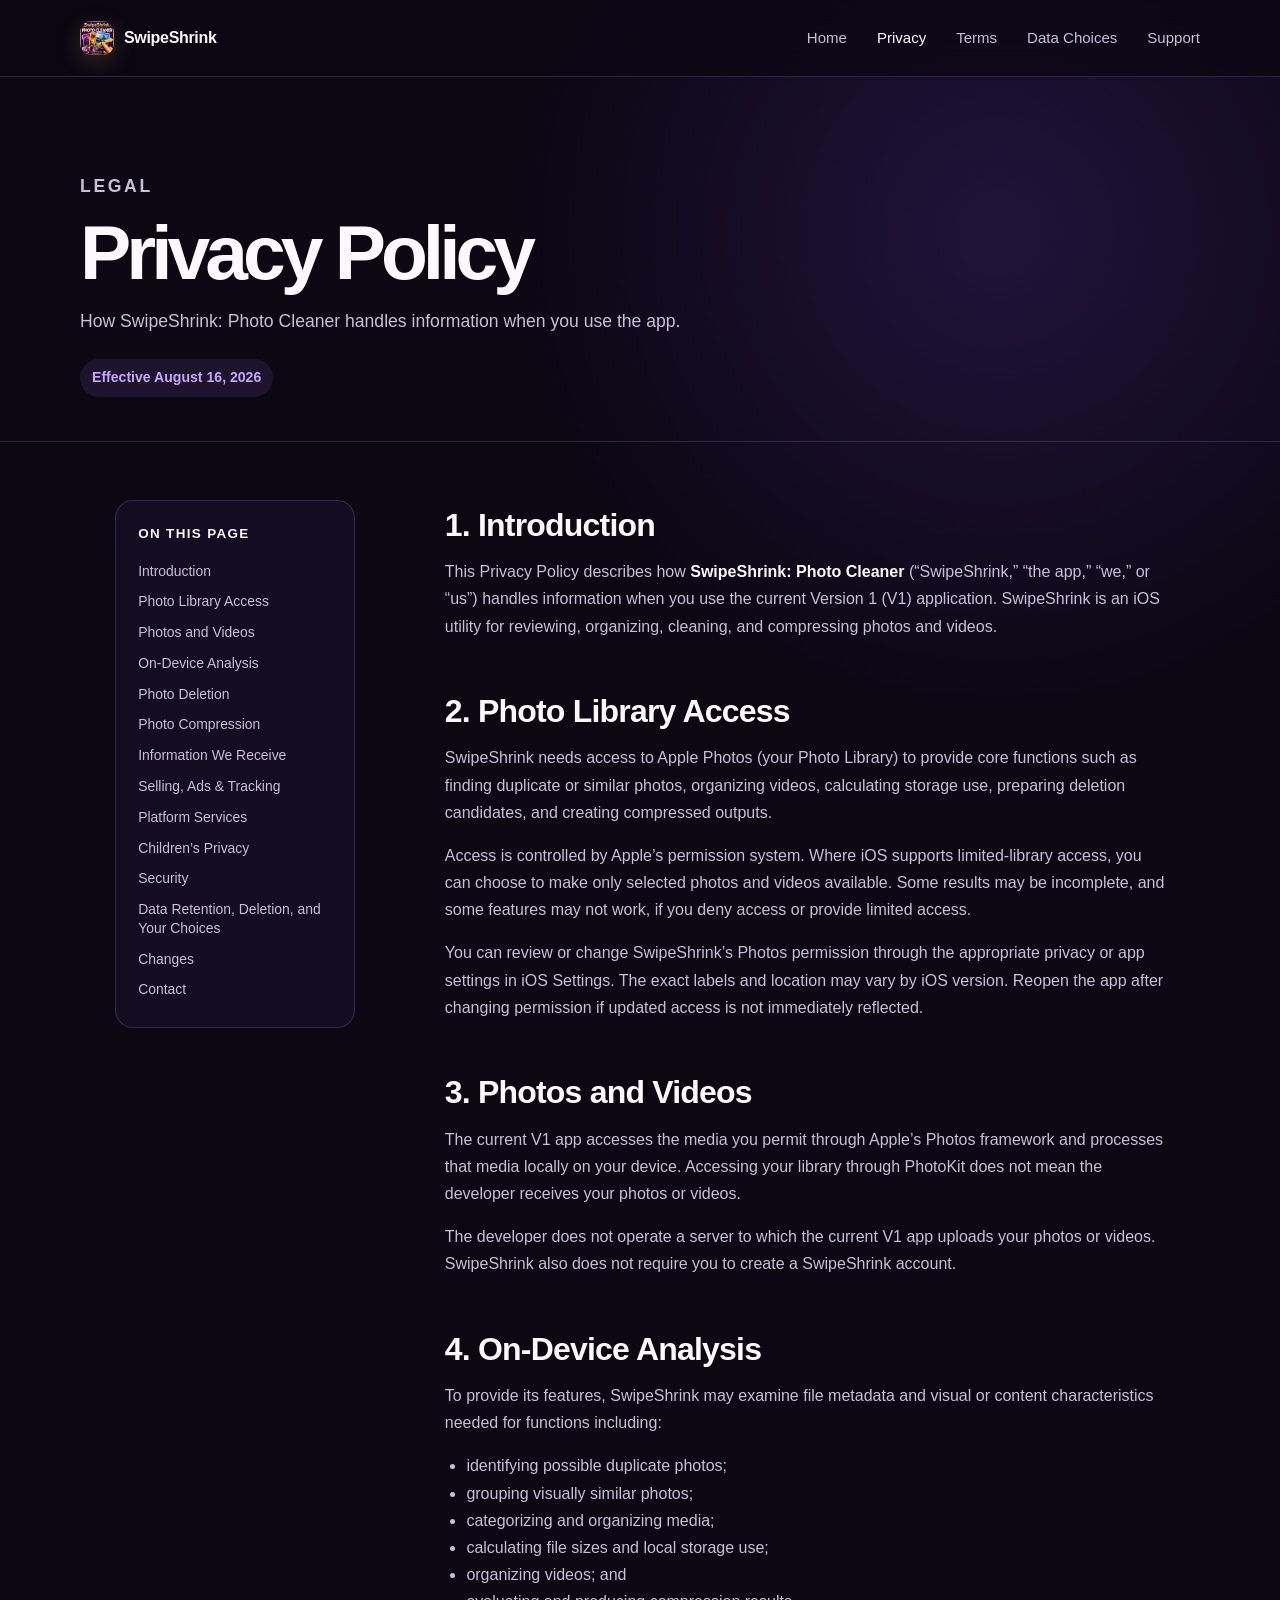
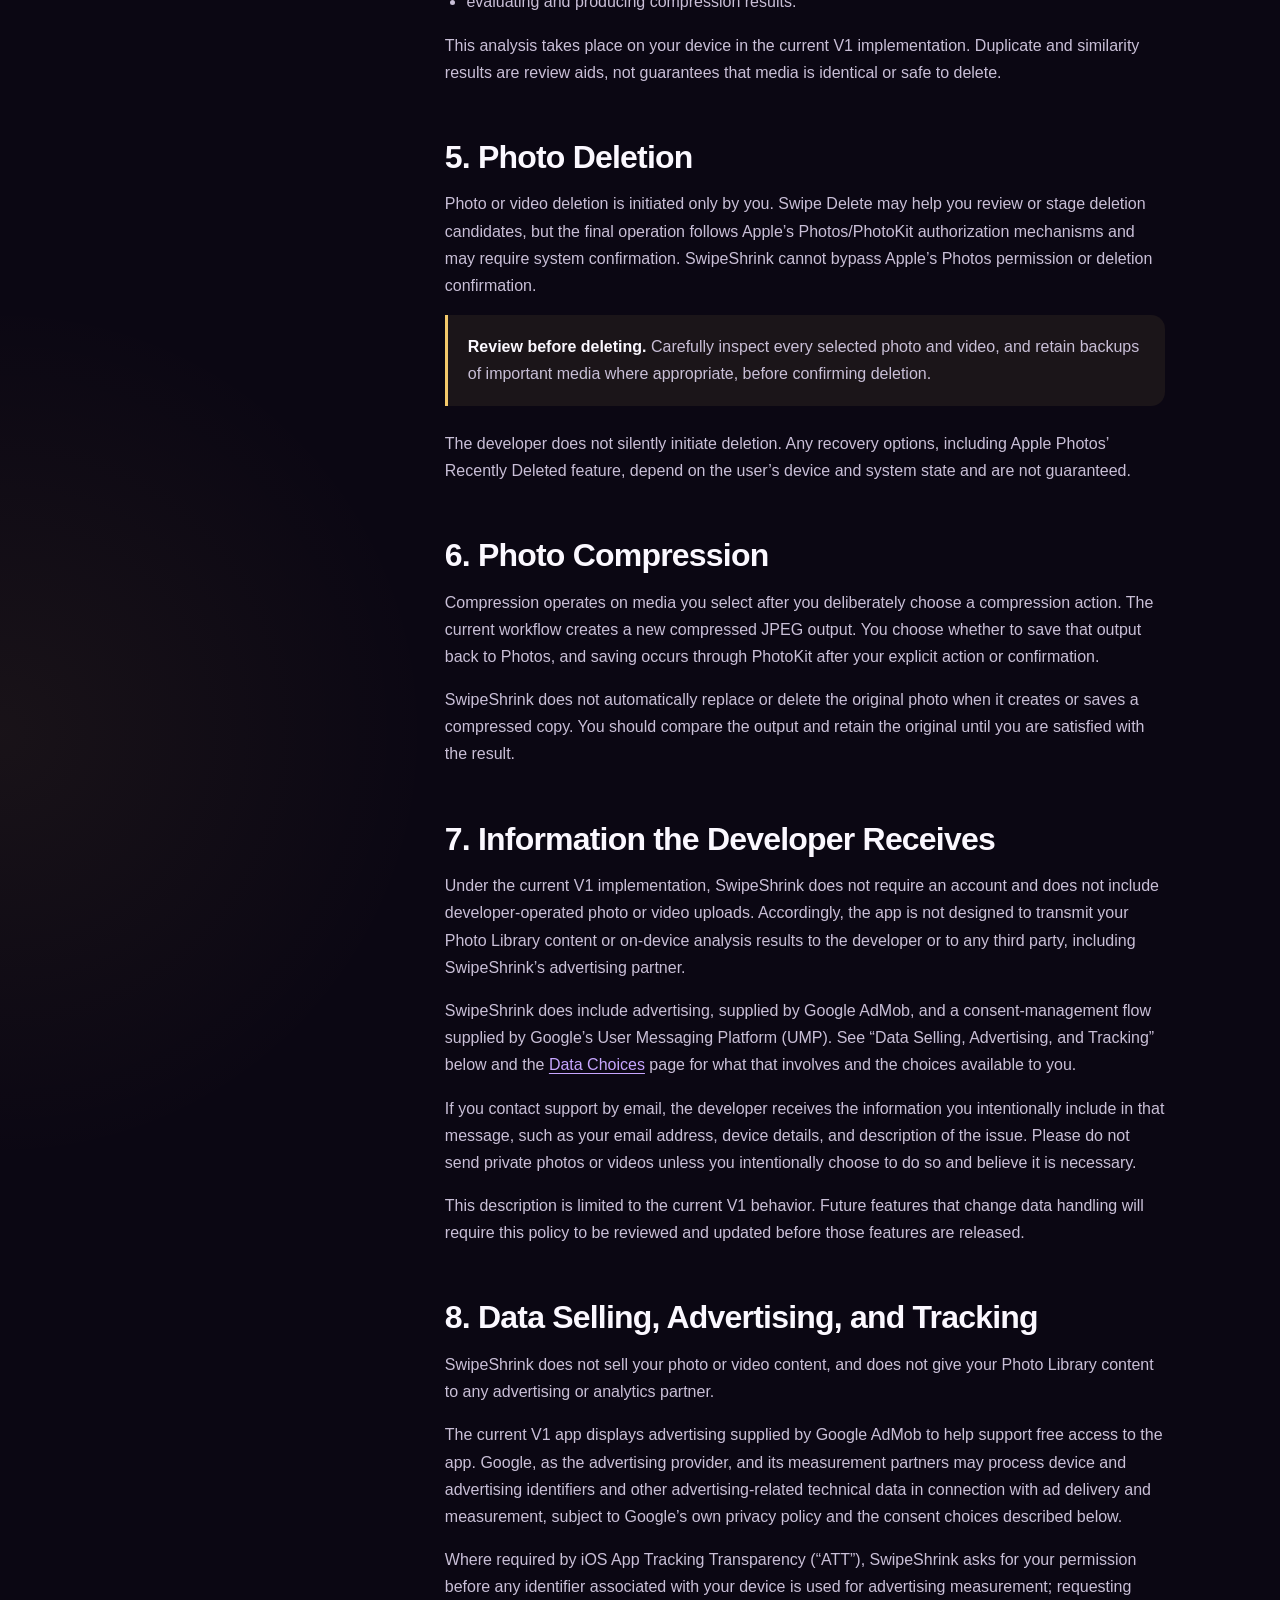
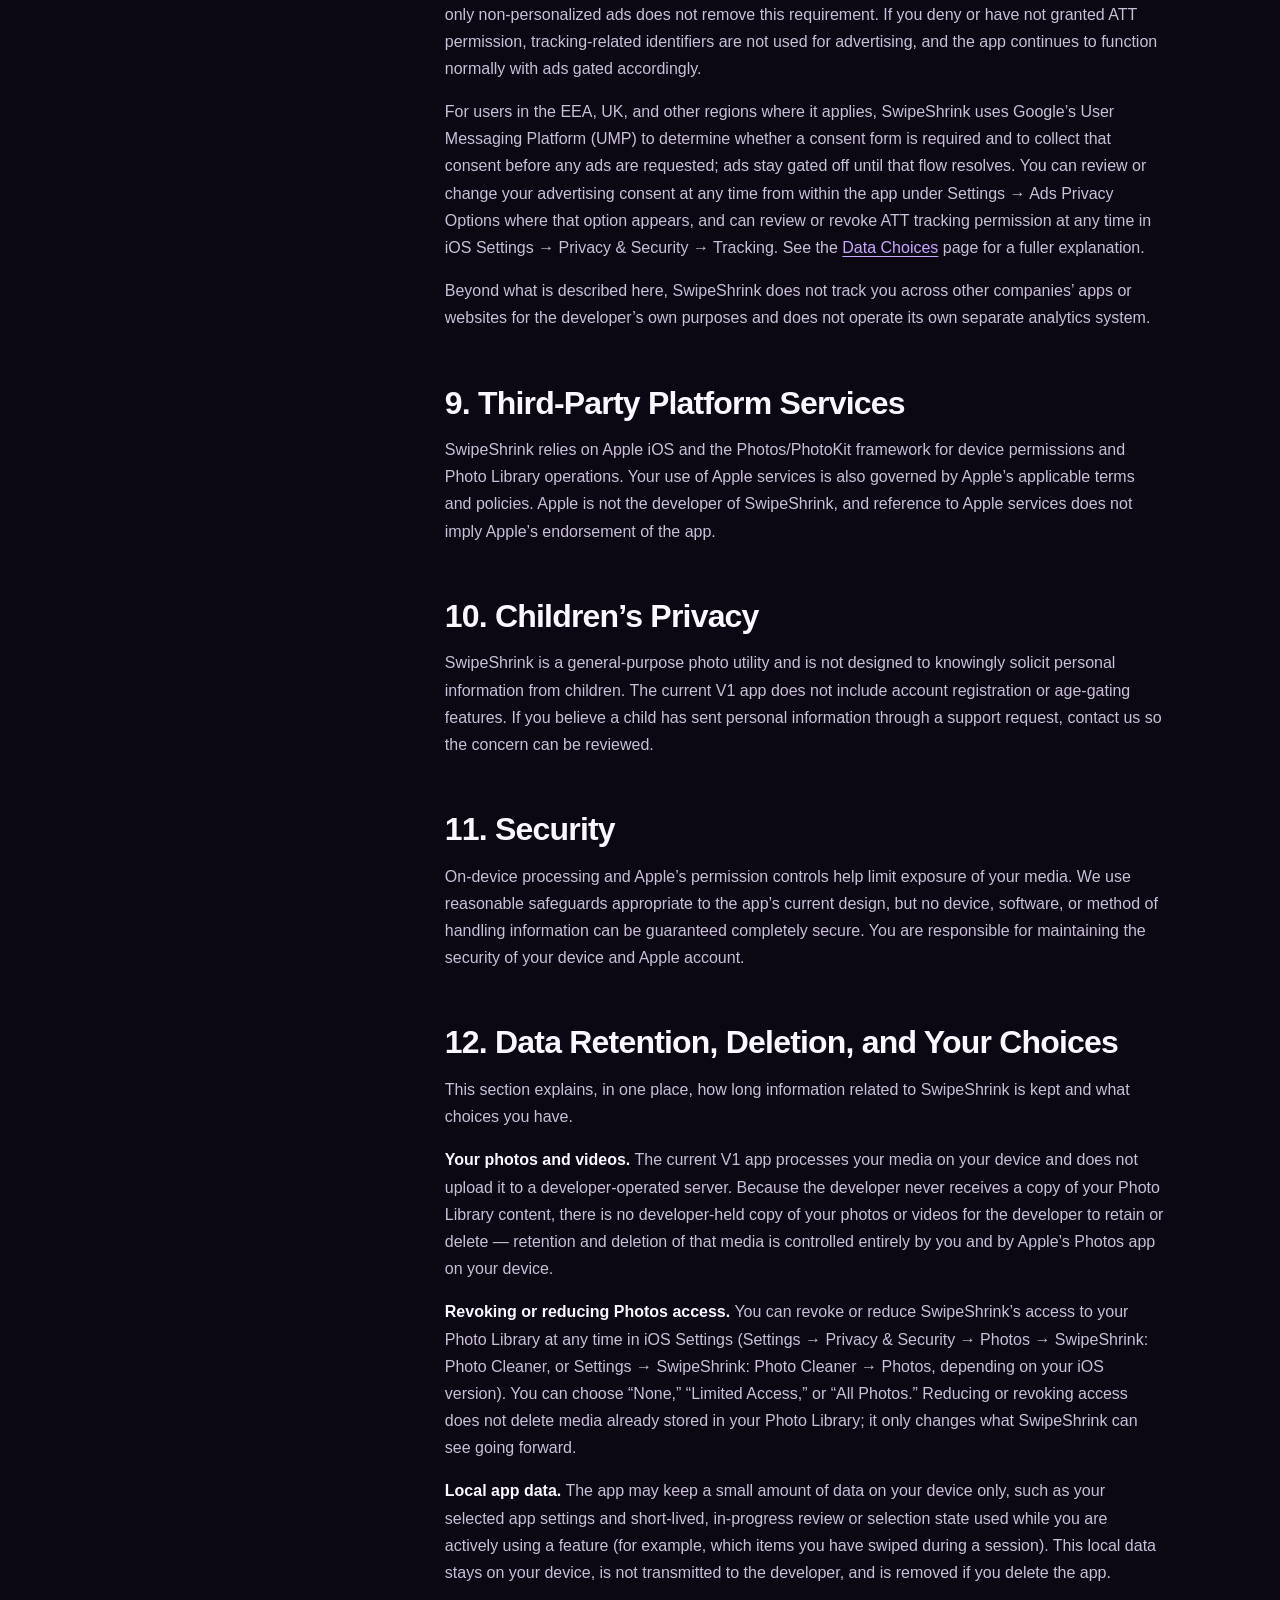
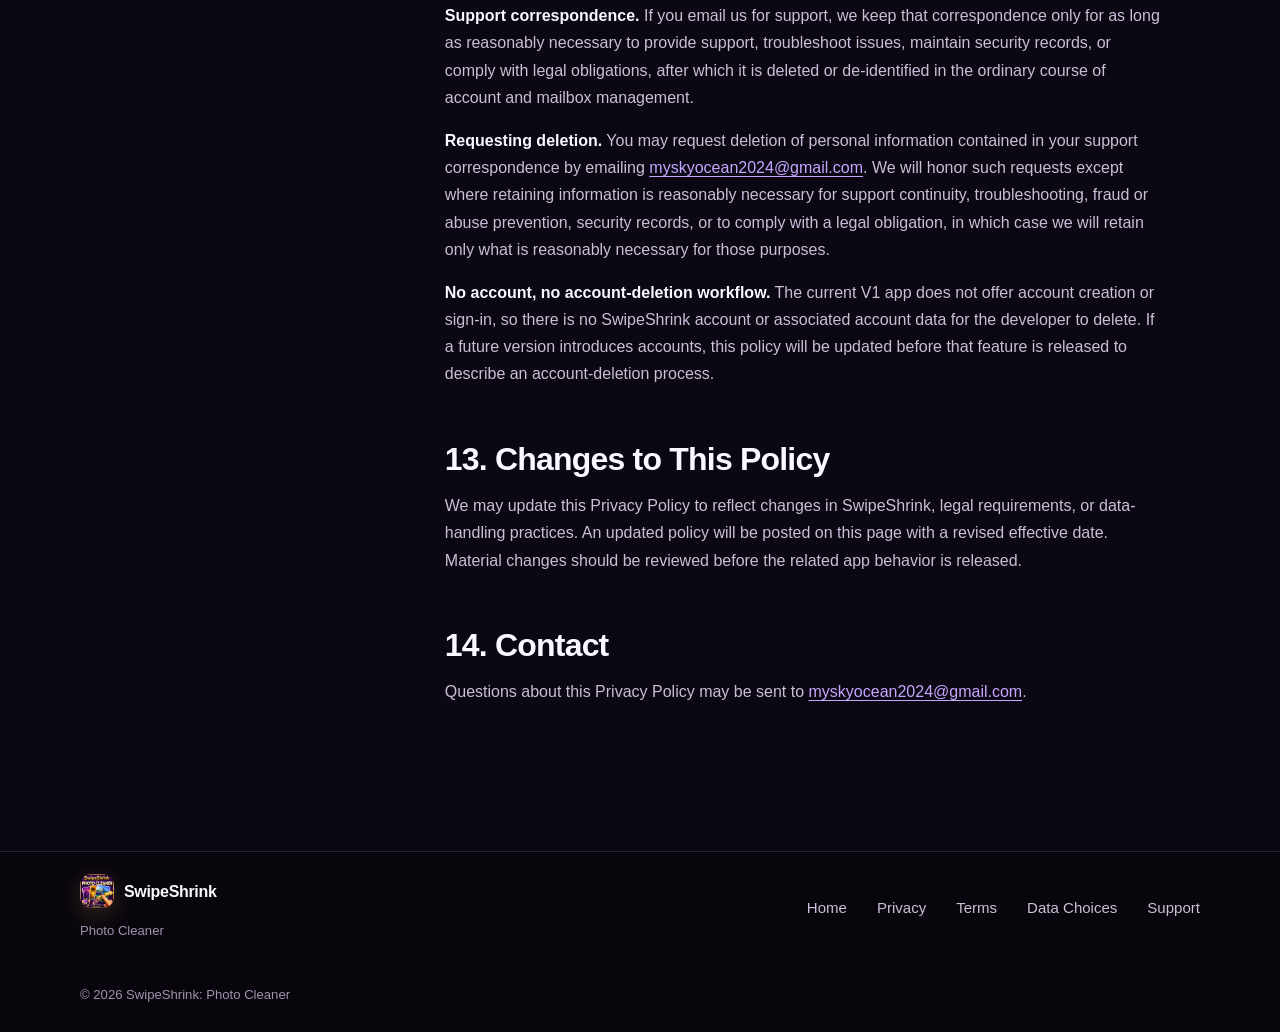
==== commit ec3047a9: "Replace placeholder brand mark with real app icon; add Data Choices page - Header/footer brand mark " ====
--- a/privacy.html
+++ b/privacy.html
@@ -10,9 +10,9 @@
 </head>
 <body>
   <a class="skip-link" href="#main-content">Skip to main content</a>
-  <header class="site-header"><nav class="nav wrap" aria-label="Primary navigation"><a class="brand" href="index.html" aria-label="SwipeShrink home"><span class="brand-mark" aria-hidden="true">S</span><span>SwipeShrink</span></a><div class="nav-links"><a href="index.html">Home</a><a href="privacy.html" aria-current="page">Privacy</a><a href="terms.html">Terms</a><a href="support.html">Support</a></div></nav></header>
+  <header class="site-header"><nav class="nav wrap" aria-label="Primary navigation"><a class="brand" href="index.html" aria-label="SwipeShrink home"><img class="brand-mark" src="app-icon-192.png" width="34" height="34" alt="SwipeShrink app icon"><span>SwipeShrink</span></a><div class="nav-links"><a href="index.html">Home</a><a href="privacy.html" aria-current="page">Privacy</a><a href="terms.html">Terms</a><a href="data-choices.html">Data Choices</a><a href="support.html">Support</a></div></nav></header>
   <main id="main-content">
-    <header class="page-hero"><div class="wrap"><p class="kicker">Legal</p><h1>Privacy Policy</h1><p>How SwipeShrink: Photo Cleaner handles information when you use the app.</p><span class="effective-date">Effective August 14, 2026</span></div></header>
+    <header class="page-hero"><div class="wrap"><p class="kicker">Legal</p><h1>Privacy Policy</h1><p>How SwipeShrink: Photo Cleaner handles information when you use the app.</p><span class="effective-date">Effective August 16, 2026</span></div></header>
     <div class="document-layout wrap">
       <nav class="toc" aria-label="Privacy Policy contents"><strong>On this page</strong><a href="#introduction">Introduction</a><a href="#photo-access">Photo Library Access</a><a href="#media">Photos and Videos</a><a href="#analysis">On-Device Analysis</a><a href="#deletion">Photo Deletion</a><a href="#compression">Photo Compression</a><a href="#developer-receives">Information We Receive</a><a href="#selling">Selling, Ads &amp; Tracking</a><a href="#platforms">Platform Services</a><a href="#children">Children’s Privacy</a><a href="#security">Security</a><a href="#retention">Data Retention, Deletion, and Your Choices</a><a href="#changes">Changes</a><a href="#contact">Contact</a></nav>
       <article class="legal-content">
@@ -22,8 +22,8 @@
         <section id="analysis"><h2>4. On-Device Analysis</h2><p>To provide its features, SwipeShrink may examine file metadata and visual or content characteristics needed for functions including:</p><ul><li>identifying possible duplicate photos;</li><li>grouping visually similar photos;</li><li>categorizing and organizing media;</li><li>calculating file sizes and local storage use;</li><li>organizing videos; and</li><li>evaluating and producing compression results.</li></ul><p>This analysis takes place on your device in the current V1 implementation. Duplicate and similarity results are review aids, not guarantees that media is identical or safe to delete.</p></section>
         <section id="deletion"><h2>5. Photo Deletion</h2><p>Photo or video deletion is initiated only by you. Swipe Delete may help you review or stage deletion candidates, but the final operation follows Apple’s Photos/PhotoKit authorization mechanisms and may require system confirmation. SwipeShrink cannot bypass Apple’s Photos permission or deletion confirmation.</p><div class="notice"><strong>Review before deleting.</strong> Carefully inspect every selected photo and video, and retain backups of important media where appropriate, before confirming deletion.</div><p>The developer does not silently initiate deletion. Any recovery options, including Apple Photos’ Recently Deleted feature, depend on the user’s device and system state and are not guaranteed.</p></section>
         <section id="compression"><h2>6. Photo Compression</h2><p>Compression operates on media you select after you deliberately choose a compression action. The current workflow creates a new compressed JPEG output. You choose whether to save that output back to Photos, and saving occurs through PhotoKit after your explicit action or confirmation.</p><p>SwipeShrink does not automatically replace or delete the original photo when it creates or saves a compressed copy. You should compare the output and retain the original until you are satisfied with the result.</p></section>
-        <section id="developer-receives"><h2>7. Information the Developer Receives</h2><p>Under the current V1 implementation, SwipeShrink does not require an account and does not include developer-operated photo or video uploads, analytics, advertising, or tracking systems. Accordingly, the app is not designed to transmit your Photo Library content or on-device analysis results to the developer.</p><p>If you contact support by email, the developer receives the information you intentionally include in that message, such as your email address, device details, and description of the issue. Please do not send private photos or videos unless you intentionally choose to do so and believe it is necessary.</p><p>This description is limited to the current V1 behavior. Future features that change data handling will require this policy to be reviewed and updated before those features are released.</p></section>
-        <section id="selling"><h2>8. Data Selling, Advertising, and Tracking</h2><p>Current V1 does not sell user photo or video content, use that content for third-party advertising, or track users across other companies’ apps or websites. The app does not currently contain advertising or analytics systems.</p></section>
+        <section id="developer-receives"><h2>7. Information the Developer Receives</h2><p>Under the current V1 implementation, SwipeShrink does not require an account and does not include developer-operated photo or video uploads. Accordingly, the app is not designed to transmit your Photo Library content or on-device analysis results to the developer or to any third party, including SwipeShrink’s advertising partner.</p><p>SwipeShrink does include advertising, supplied by Google AdMob, and a consent-management flow supplied by Google’s User Messaging Platform (UMP). See “Data Selling, Advertising, and Tracking” below and the <a href="data-choices.html">Data Choices</a> page for what that involves and the choices available to you.</p><p>If you contact support by email, the developer receives the information you intentionally include in that message, such as your email address, device details, and description of the issue. Please do not send private photos or videos unless you intentionally choose to do so and believe it is necessary.</p><p>This description is limited to the current V1 behavior. Future features that change data handling will require this policy to be reviewed and updated before those features are released.</p></section>
+        <section id="selling"><h2>8. Data Selling, Advertising, and Tracking</h2><p>SwipeShrink does not sell your photo or video content, and does not give your Photo Library content to any advertising or analytics partner.</p><p>The current V1 app displays advertising supplied by Google AdMob to help support free access to the app. Google, as the advertising provider, and its measurement partners may process device and advertising identifiers and other advertising-related technical data in connection with ad delivery and measurement, subject to Google’s own privacy policy and the consent choices described below.</p><p>Where required by iOS App Tracking Transparency (“ATT”), SwipeShrink asks for your permission before any identifier associated with your device is used for advertising measurement; requesting only non-personalized ads does not remove this requirement. If you deny or have not granted ATT permission, tracking-related identifiers are not used for advertising, and the app continues to function normally with ads gated accordingly.</p><p>For users in the EEA, UK, and other regions where it applies, SwipeShrink uses Google’s User Messaging Platform (UMP) to determine whether a consent form is required and to collect that consent before any ads are requested; ads stay gated off until that flow resolves. You can review or change your advertising consent at any time from within the app under Settings → Ads Privacy Options where that option appears, and can review or revoke ATT tracking permission at any time in iOS Settings → Privacy &amp; Security → Tracking. See the <a href="data-choices.html">Data Choices</a> page for a fuller explanation.</p><p>Beyond what is described here, SwipeShrink does not track you across other companies’ apps or websites for the developer’s own purposes and does not operate its own separate analytics system.</p></section>
         <section id="platforms"><h2>9. Third-Party Platform Services</h2><p>SwipeShrink relies on Apple iOS and the Photos/PhotoKit framework for device permissions and Photo Library operations. Your use of Apple services is also governed by Apple’s applicable terms and policies. Apple is not the developer of SwipeShrink, and reference to Apple services does not imply Apple’s endorsement of the app.</p></section>
         <section id="children"><h2>10. Children’s Privacy</h2><p>SwipeShrink is a general-purpose photo utility and is not designed to knowingly solicit personal information from children. The current V1 app does not include account registration or age-gating features. If you believe a child has sent personal information through a support request, contact us so the concern can be reviewed.</p></section>
         <section id="security"><h2>11. Security</h2><p>On-device processing and Apple’s permission controls help limit exposure of your media. We use reasonable safeguards appropriate to the app’s current design, but no device, software, or method of handling information can be guaranteed completely secure. You are responsible for maintaining the security of your device and Apple account.</p></section>
@@ -33,6 +33,6 @@
       </article>
     </div>
   </main>
-  <footer class="site-footer"><div class="wrap footer-inner"><div><a class="brand footer-brand" href="index.html"><span class="brand-mark" aria-hidden="true">S</span><span>SwipeShrink</span></a><p>Photo Cleaner</p></div><nav class="footer-links" aria-label="Footer navigation"><a href="index.html">Home</a><a href="privacy.html">Privacy</a><a href="terms.html">Terms</a><a href="support.html">Support</a></nav><p class="copyright">© 2026 SwipeShrink: Photo Cleaner</p></div></footer>
+  <footer class="site-footer"><div class="wrap footer-inner"><div><a class="brand footer-brand" href="index.html" aria-label="SwipeShrink home"><img class="brand-mark" src="app-icon-192.png" width="34" height="34" alt="SwipeShrink app icon"><span>SwipeShrink</span></a><p>Photo Cleaner</p></div><nav class="footer-links" aria-label="Footer navigation"><a href="index.html">Home</a><a href="privacy.html">Privacy</a><a href="terms.html">Terms</a><a href="data-choices.html">Data Choices</a><a href="support.html">Support</a></nav><p class="copyright">© 2026 SwipeShrink: Photo Cleaner</p></div></footer>
 </body>
 </html>
--- a/styles.css
+++ b/styles.css
@@ -27,7 +27,7 @@
 .site-header { position: relative; z-index: 10; border-bottom: 1px solid var(--line); background: rgba(11, 7, 19, .76); backdrop-filter: blur(18px); }
 .nav { min-height: 76px; display: flex; align-items: center; justify-content: space-between; gap: 24px; }
 .brand { display: inline-flex; align-items: center; gap: 10px; text-decoration: none; font-weight: 750; letter-spacing: -.02em; }
-.brand-mark { display: grid; place-items: center; width: 34px; height: 34px; border-radius: 11px; color: #160b23; background: linear-gradient(145deg, var(--gold), #f5a85d); box-shadow: 0 7px 24px rgba(244, 201, 107, .18); font-size: 1rem; }
+.brand-mark { display: block; flex: none; width: 34px; height: 34px; border-radius: 11px; overflow: hidden; box-shadow: 0 7px 24px rgba(244, 201, 107, .18); object-fit: cover; }
 .nav-links, .footer-links { display: flex; align-items: center; gap: clamp(14px, 3vw, 30px); }
 .nav-links a, .footer-links a { color: var(--muted); text-decoration: none; font-size: .94rem; }
 .nav-links a:hover, .footer-links a:hover, .nav-links a[aria-current="page"] { color: var(--text); }
@@ -101,7 +101,7 @@
   .wrap { width: min(100% - 28px, 1120px); }
   .nav { min-height: 70px; align-items: flex-start; padding-block: 17px; }
   .brand > span:last-child { display: none; }
-  .nav-links { flex: 1; min-width: 0; justify-content: flex-end; gap: clamp(8px, 3vw, 14px); }
+  .nav-links { flex: 1; min-width: 0; flex-wrap: wrap; row-gap: 6px; justify-content: flex-end; gap: clamp(8px, 3vw, 14px); }
   .nav-links a { font-size: .82rem; }
   .trust-strip, .card-grid, .privacy-panel, .document-layout, .option-grid { grid-template-columns: 1fr; }
   .trust-strip > div + div { border-left: 0; border-top: 1px solid var(--line); }
